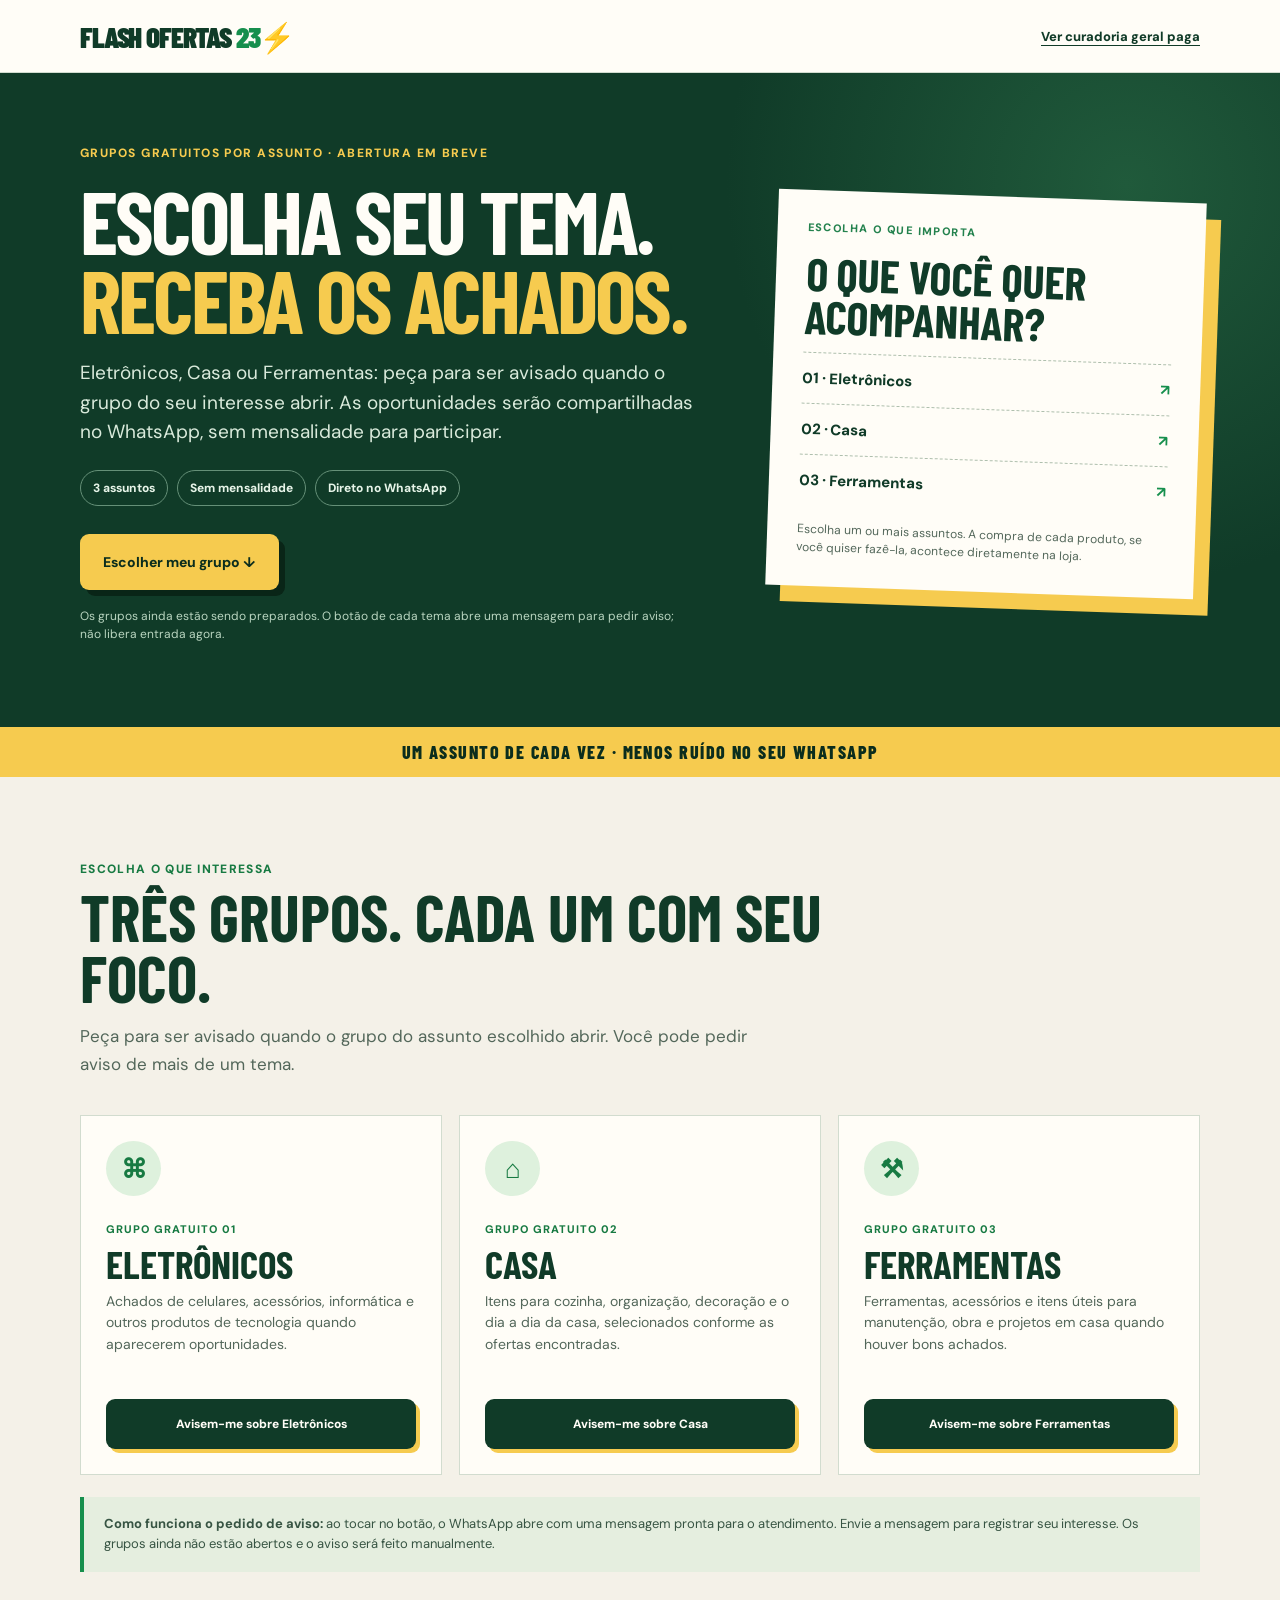
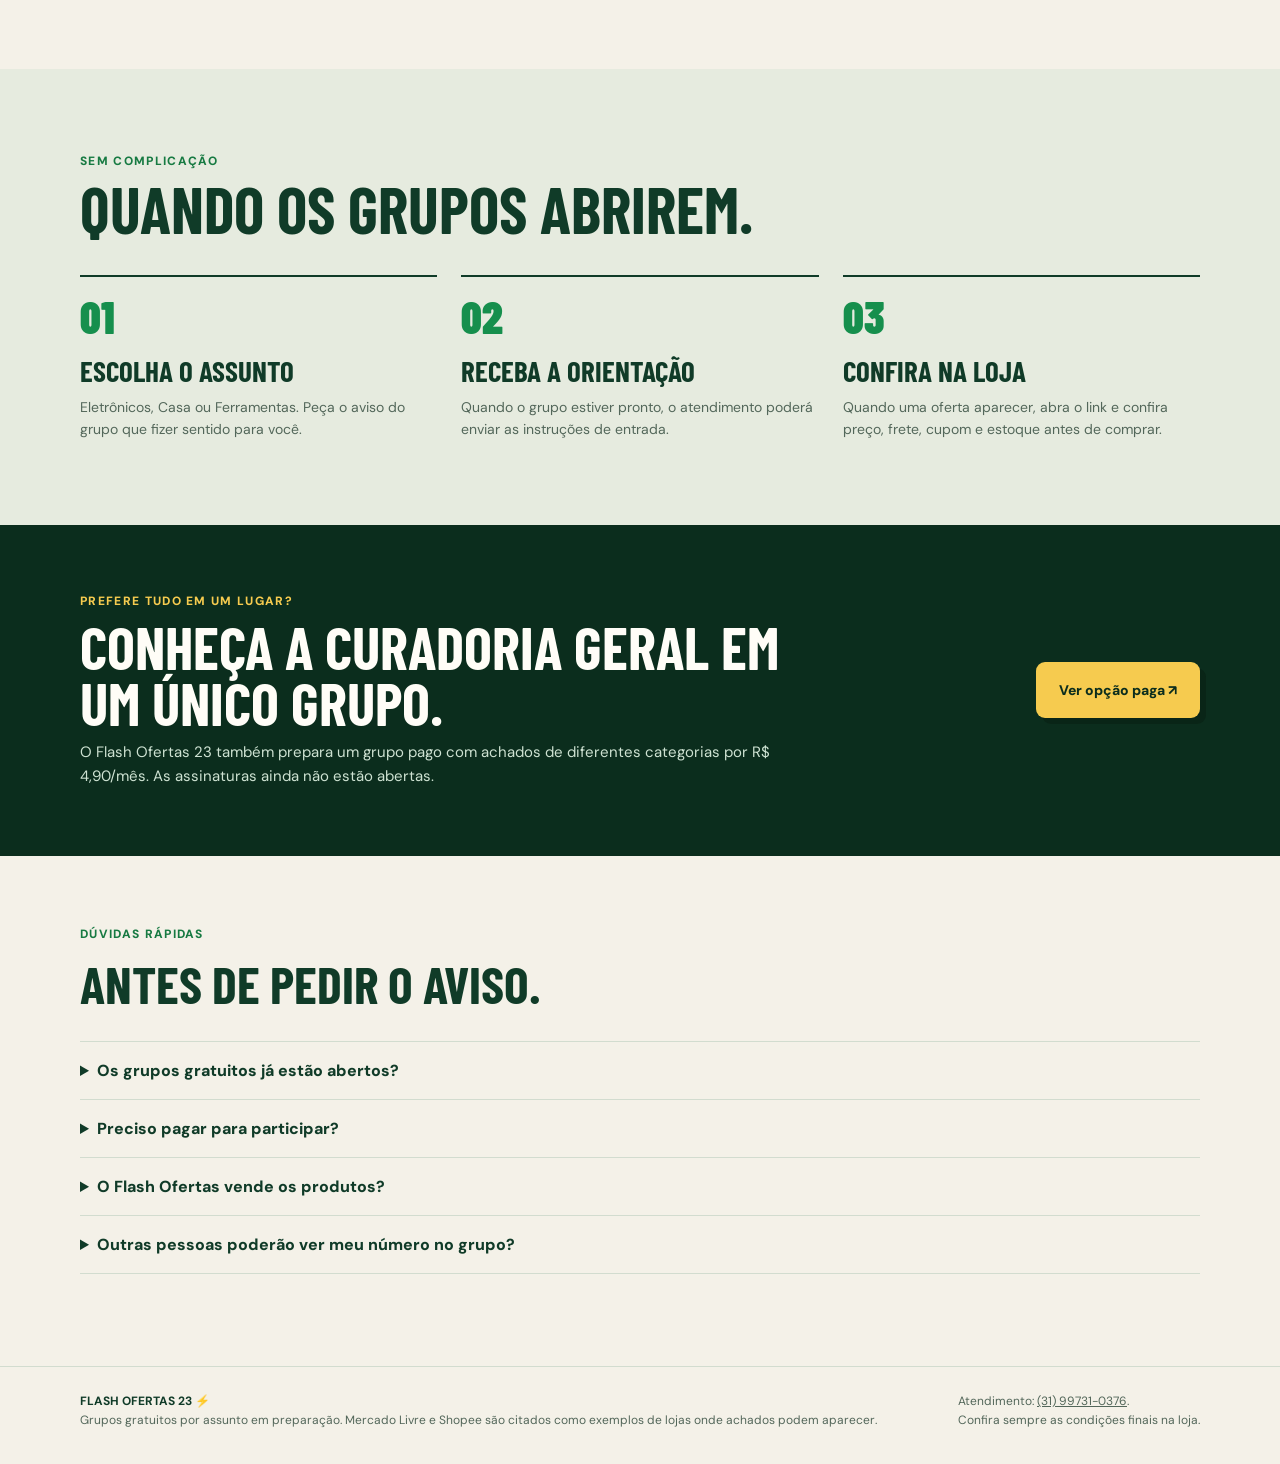
==== gratis/index.html @ e9862475 "Add free niche landing page and paid versus free test setup" ====
<!doctype html>
<html lang="pt-BR">
<head>
  <meta charset="utf-8">
  <meta name="viewport" content="width=device-width, initial-scale=1">
  <meta name="theme-color" content="#103b28">
  <title>Grupos gratuitos por assunto — Flash Ofertas 23</title>
  <meta name="description" content="Escolha Eletrônicos, Casa ou Ferramentas e peça para ser avisado quando os grupos gratuitos de ofertas do Flash Ofertas 23 abrirem.">
  <meta property="og:type" content="website">
  <meta property="og:title" content="Flash Ofertas 23 — grupos gratuitos por assunto">
  <meta property="og:description" content="Escolha o assunto que interessa a você. Grupos gratuitos de Eletrônicos, Casa e Ferramentas em preparação.">
  <meta property="og:url" content="https://flashofertas.deyvidmagalhaes.com.br/gratis/">
  <link rel="canonical" href="https://flashofertas.deyvidmagalhaes.com.br/gratis/">
  <link rel="preconnect" href="https://fonts.googleapis.com">
  <link rel="preconnect" href="https://fonts.gstatic.com" crossorigin>
  <link href="https://fonts.googleapis.com/css2?family=Barlow+Condensed:wght@600;700;800;900&amp;family=DM+Sans:wght@400;500;600;700;800&amp;display=swap" rel="stylesheet">
  <script>
    !function(f,b,e,v,n,t,s){if(f.fbq)return;n=f.fbq=function(){n.callMethod?n.callMethod.apply(n,arguments):n.queue.push(arguments)};if(!f._fbq)f._fbq=n;n.push=n;n.loaded=!0;n.version='2.0';n.queue=[];t=b.createElement(e);t.async=!0;t.src=v;s=b.getElementsByTagName(e)[0];s.parentNode.insertBefore(t,s)}(window,document,'script','https://connect.facebook.net/en_US/fbevents.js');
    fbq('init','1736558787065660');
    fbq('track','PageView');
  </script>
  <style>
    :root { --ink:#103b28; --deep:#0b2d1d; --paper:#f4f1e8; --white:#fffdf7; --line:#d2dccf; --green:#1fc46a; --yellow:#f6cb4f; --muted:#53675a; }
    * { box-sizing:border-box; }
    html { scroll-behavior:smooth; }
    body { margin:0; background:var(--paper); color:var(--ink); font-family:'DM Sans',Arial,sans-serif; -webkit-font-smoothing:antialiased; }
    a { color:inherit; }
    a:focus-visible, summary:focus-visible { outline:3px solid var(--green); outline-offset:4px; }
    h1,h2,h3,p { margin-top:0; }
    h1,h2,h3 { font-family:'Barlow Condensed',Impact,sans-serif; text-transform:uppercase; }
    .container { width:min(1120px,calc(100% - 48px)); margin-inline:auto; }
    .header { background:var(--white); border-bottom:1px solid var(--line); }
    .header-inner { min-height:72px; display:flex; justify-content:space-between; align-items:center; gap:20px; }
    .brand { font:900 29px/1 'Barlow Condensed',Impact,sans-serif; text-transform:uppercase; letter-spacing:-.04em; text-decoration:none; }
    .brand span { color:#168f4d; }
    .header a:last-child { font-size:13px; font-weight:800; text-underline-offset:4px; }
    .hero { overflow:hidden; background:radial-gradient(circle at 88% 17%,#205a3b 0,transparent 32%),var(--ink); color:var(--white); padding:72px 0 84px; }
    .hero-grid { display:grid; grid-template-columns:minmax(0,1.18fr) minmax(290px,.82fr); gap:clamp(30px,6vw,90px); align-items:center; }
    .eyebrow { margin-bottom:20px; color:var(--yellow); font-size:12px; font-weight:800; letter-spacing:.12em; text-transform:uppercase; }
    h1 { max-width:720px; margin-bottom:19px; font-size:clamp(59px,6.8vw,88px); line-height:.91; letter-spacing:-.032em; }
    h1 em { display:block; color:var(--yellow); font-style:normal; }
    .hero-lead { max-width:620px; margin-bottom:23px; color:#d9eadb; font-size:clamp(17px,1.65vw,19px); line-height:1.55; }
    .hero-badges { display:flex; flex-wrap:wrap; gap:9px; margin-bottom:28px; }
    .hero-badges span { padding:9px 12px; border:1px solid #659078; border-radius:999px; color:#e6f4e8; font-size:12px; font-weight:800; }
    .button { display:inline-flex; min-height:56px; align-items:center; justify-content:center; padding:14px 23px; border-radius:9px; background:var(--yellow); color:var(--deep); box-shadow:6px 6px 0 #092517; font-size:14px; font-weight:800; text-align:center; text-decoration:none; }
    .button:hover { background:#ffdc78; }
    .hero-note { margin:17px 0 0; color:#b9d5c0; font-size:12px; line-height:1.5; }
    .hero-ticket { position:relative; padding:30px; background:var(--white); color:var(--ink); transform:rotate(2deg); box-shadow:15px 16px 0 var(--yellow); }
    .hero-ticket::before { content:'ESCOLHA O QUE IMPORTA'; display:block; margin-bottom:17px; color:#24824e; font-size:11px; font-weight:800; letter-spacing:.13em; }
    .hero-ticket h2 { margin-bottom:15px; font-size:46px; line-height:.94; }
    .ticket-row { display:flex; justify-content:space-between; gap:10px; padding:15px 0; border-top:1px dashed #aebfad; font-size:15px; font-weight:800; }
    .ticket-row b { color:#168f4d; }
    .ticket-foot { margin:15px 0 0; color:var(--muted); font-size:12px; line-height:1.5; }
    .stripe { padding:16px; background:var(--yellow); color:var(--deep); text-align:center; font:800 18px/1 'Barlow Condensed',Impact,sans-serif; letter-spacing:.08em; text-transform:uppercase; }
    .section { padding:84px 0; }
    .kicker { margin-bottom:10px; color:#177a42; font-size:12px; font-weight:800; letter-spacing:.11em; text-transform:uppercase; }
    .title { max-width:760px; margin-bottom:15px; font-size:clamp(45px,5vw,66px); line-height:.95; }
    .lead { max-width:670px; margin-bottom:0; color:var(--muted); font-size:17px; line-height:1.6; }
    .niche-grid { display:grid; grid-template-columns:repeat(3,1fr); gap:17px; margin-top:37px; }
    .niche { display:flex; flex-direction:column; min-height:360px; padding:25px; border:1px solid var(--line); background:var(--white); }
    .niche-symbol { display:grid; place-items:center; width:55px; height:55px; margin-bottom:26px; border-radius:50%; background:#def1dd; color:#177a42; font:900 26px/1 'Barlow Condensed',Impact,sans-serif; }
    .niche small { color:#177a42; font-size:11px; font-weight:800; letter-spacing:.09em; text-transform:uppercase; }
    .niche h3 { margin:9px 0; font-size:39px; line-height:.95; }
    .niche p { flex:1; margin-bottom:23px; color:var(--muted); font-size:14px; line-height:1.55; }
    .niche .button { width:100%; min-height:50px; background:var(--ink); color:var(--white); box-shadow:4px 4px 0 var(--yellow); font-size:12px; }
    .niche .button:hover { background:#18563a; }
    .notice { margin-top:22px; padding:17px 20px; border-left:4px solid #168f4d; background:#e5eedf; color:#375443; font-size:13px; line-height:1.6; }
    .how { background:#e6ebdf; }
    .how-grid { display:grid; grid-template-columns:repeat(3,1fr); gap:24px; margin-top:35px; }
    .how-step { padding-top:17px; border-top:2px solid var(--ink); }
    .how-step b { display:block; margin-bottom:14px; color:#168f4d; font:900 45px/1 'Barlow Condensed',Impact,sans-serif; }
    .how-step h3 { margin-bottom:8px; font-size:29px; }
    .how-step p { margin-bottom:0; color:var(--muted); font-size:14px; line-height:1.6; }
    .paid { padding:68px 0; background:var(--deep); color:var(--white); }
    .paid-inner { display:flex; align-items:center; justify-content:space-between; gap:35px; }
    .paid .kicker { color:var(--yellow); }
    .paid h2 { max-width:700px; margin-bottom:9px; font-size:clamp(40px,5vw,59px); line-height:.95; }
    .paid p:last-child { max-width:700px; margin-bottom:0; color:#cee2d2; font-size:15px; line-height:1.6; }
    .paid .button { white-space:nowrap; }
    .faq { padding:70px 0 92px; }
    .faq h2 { margin-bottom:27px; font-size:52px; }
    details { border-top:1px solid var(--line); }
    details:last-child { border-bottom:1px solid var(--line); }
    summary { padding:18px 0; cursor:pointer; font-size:16px; font-weight:800; }
    details p { max-width:780px; margin:0 0 19px; color:var(--muted); font-size:14px; line-height:1.6; }
    .footer { padding:25px 0 34px; border-top:1px solid var(--line); color:var(--muted); font-size:12px; line-height:1.6; }
    .footer-inner { display:flex; justify-content:space-between; gap:25px; }
    .footer p { margin:0; }
    .footer strong { color:var(--ink); }
    .mobile-bar { display:none; }
    @media (max-width:820px) { .hero-grid { grid-template-columns:1fr; } .hero-ticket { max-width:500px; } .paid-inner { align-items:flex-start; flex-direction:column; } }
    @media (max-width:720px) {
      .container { width:min(100% - 32px,520px); }
      .header-inner { min-height:63px; }
      .brand { font-size:25px; }
      .header a:last-child { font-size:11px; }
      .hero { padding:52px 0 63px; }
      h1 { font-size:clamp(55px,12vw,76px); }
      .hero-grid { gap:52px; }
      .hero-ticket { width:calc(100% - 16px); padding:24px; }
      .hero-ticket h2 { font-size:40px; }
      .stripe { font-size:15px; }
      .section { padding:66px 0; }
      .niche-grid,.how-grid { grid-template-columns:1fr; gap:13px; }
      .niche { min-height:0; }
      .niche-symbol { margin-bottom:18px; }
      .niche p { flex:auto; }
      .how-grid { gap:25px; }
      .paid { padding:63px 0; }
      .paid .button { white-space:normal; }
      .faq { padding:63px 0 113px; }
      .footer-inner { flex-direction:column; gap:12px; }
      .footer { padding-bottom:93px; }
      .mobile-bar { position:fixed; z-index:10; display:flex; align-items:center; justify-content:space-between; gap:10px; bottom:0; left:0; right:0; padding:10px 16px max(10px,env(safe-area-inset-bottom)); border-top:1px solid var(--line); background:#f4f1e8ef; backdrop-filter:blur(12px); }
      .mobile-bar strong { font:900 27px/1 'Barlow Condensed',Impact,sans-serif; white-space:nowrap; }
      .mobile-bar .button { min-height:44px; padding:8px 12px; box-shadow:3px 3px 0 #c8c8b6; font-size:12px; }
    }
    @media (max-width:390px) { .brand { font-size:22px; } h1 { font-size:52px; } .mobile-bar strong { font-size:23px; } }
    @media (prefers-reduced-motion:reduce) { html { scroll-behavior:auto; } }
  </style>
</head>
<body>
  <header class="header"><div class="container header-inner"><a class="brand" href="/" aria-label="Flash Ofertas 23, início">FLASH OFERTAS <span>23⚡</span></a><a href="/">Ver curadoria geral paga</a></div></header>
  <main>
    <section class="hero" aria-labelledby="hero-title"><div class="container hero-grid">
      <div>
        <p class="eyebrow">Grupos gratuitos por assunto · abertura em breve</p>
        <h1 id="hero-title">Escolha seu tema. <em>Receba os achados.</em></h1>
        <p class="hero-lead">Eletrônicos, Casa ou Ferramentas: peça para ser avisado quando o grupo do seu interesse abrir. As oportunidades serão compartilhadas no WhatsApp, sem mensalidade para participar.</p>
        <div class="hero-badges"><span>3 assuntos</span><span>Sem mensalidade</span><span>Direto no WhatsApp</span></div>
        <a class="button" href="#escolha">Escolher meu grupo ↓</a>
        <p class="hero-note">Os grupos ainda estão sendo preparados. O botão de cada tema abre uma mensagem para pedir aviso; não libera entrada agora.</p>
      </div>
      <div class="hero-ticket" aria-label="Os três assuntos dos grupos gratuitos">
        <h2>O que você quer acompanhar?</h2>
        <div class="ticket-row"><span>01 · Eletrônicos</span><b>↗</b></div>
        <div class="ticket-row"><span>02 · Casa</span><b>↗</b></div>
        <div class="ticket-row"><span>03 · Ferramentas</span><b>↗</b></div>
        <p class="ticket-foot">Escolha um ou mais assuntos. A compra de cada produto, se você quiser fazê-la, acontece diretamente na loja.</p>
      </div>
    </div></section>
    <div class="stripe">Um assunto de cada vez · Menos ruído no seu WhatsApp</div>
    <section class="section" id="escolha" aria-labelledby="choose-title"><div class="container">
      <p class="kicker">Escolha o que interessa</p>
      <h2 class="title" id="choose-title">Três grupos. Cada um com seu foco.</h2>
      <p class="lead">Peça para ser avisado quando o grupo do assunto escolhido abrir. Você pode pedir aviso de mais de um tema.</p>
      <div class="niche-grid">
        <article class="niche"><span class="niche-symbol" aria-hidden="true">⌘</span><small>Grupo gratuito 01</small><h3>Eletrônicos</h3><p>Achados de celulares, acessórios, informática e outros produtos de tecnologia quando aparecerem oportunidades.</p><a class="button" data-whatsapp-intent="gratis-eletronicos" href="https://wa.me/5531997310376?text=Ol%C3%A1%21%20Quero%20ser%20avisado%20quando%20o%20grupo%20gratuito%20de%20Eletr%C3%B4nicos%20do%20Flash%20Ofertas%2023%20abrir." target="_blank" rel="noopener noreferrer">Avisem-me sobre Eletrônicos</a></article>
        <article class="niche"><span class="niche-symbol" aria-hidden="true">⌂</span><small>Grupo gratuito 02</small><h3>Casa</h3><p>Itens para cozinha, organização, decoração e o dia a dia da casa, selecionados conforme as ofertas encontradas.</p><a class="button" data-whatsapp-intent="gratis-casa" href="https://wa.me/5531997310376?text=Ol%C3%A1%21%20Quero%20ser%20avisado%20quando%20o%20grupo%20gratuito%20de%20Casa%20do%20Flash%20Ofertas%2023%20abrir." target="_blank" rel="noopener noreferrer">Avisem-me sobre Casa</a></article>
        <article class="niche"><span class="niche-symbol" aria-hidden="true">⚒</span><small>Grupo gratuito 03</small><h3>Ferramentas</h3><p>Ferramentas, acessórios e itens úteis para manutenção, obra e projetos em casa quando houver bons achados.</p><a class="button" data-whatsapp-intent="gratis-ferramentas" href="https://wa.me/5531997310376?text=Ol%C3%A1%21%20Quero%20ser%20avisado%20quando%20o%20grupo%20gratuito%20de%20Ferramentas%20do%20Flash%20Ofertas%2023%20abrir." target="_blank" rel="noopener noreferrer">Avisem-me sobre Ferramentas</a></article>
      </div>
      <p class="notice"><strong>Como funciona o pedido de aviso:</strong> ao tocar no botão, o WhatsApp abre com uma mensagem pronta para o atendimento. Envie a mensagem para registrar seu interesse. Os grupos ainda não estão abertos e o aviso será feito manualmente.</p>
    </div></section>
    <section class="section how" aria-labelledby="how-title"><div class="container">
      <p class="kicker">Sem complicação</p><h2 class="title" id="how-title">Quando os grupos abrirem.</h2>
      <div class="how-grid">
        <div class="how-step"><b>01</b><h3>Escolha o assunto</h3><p>Eletrônicos, Casa ou Ferramentas. Peça o aviso do grupo que fizer sentido para você.</p></div>
        <div class="how-step"><b>02</b><h3>Receba a orientação</h3><p>Quando o grupo estiver pronto, o atendimento poderá enviar as instruções de entrada.</p></div>
        <div class="how-step"><b>03</b><h3>Confira na loja</h3><p>Quando uma oferta aparecer, abra o link e confira preço, frete, cupom e estoque antes de comprar.</p></div>
      </div>
    </div></section>
    <section class="paid" aria-labelledby="paid-title"><div class="container paid-inner"><div><p class="kicker">Prefere tudo em um lugar?</p><h2 id="paid-title">Conheça a curadoria geral em um único grupo.</h2><p>O Flash Ofertas 23 também prepara um grupo pago com achados de diferentes categorias por R$ 4,90/mês. As assinaturas ainda não estão abertas.</p></div><a class="button" href="/">Ver opção paga ↗</a></div></section>
    <section class="faq" aria-labelledby="faq-title"><div class="container"><p class="kicker">Dúvidas rápidas</p><h2 id="faq-title">Antes de pedir o aviso.</h2>
      <details><summary>Os grupos gratuitos já estão abertos?</summary><p>Ainda não. Você pode enviar uma mensagem ao atendimento para pedir aviso quando o grupo do assunto escolhido abrir.</p></details>
      <details><summary>Preciso pagar para participar?</summary><p>Não. Os grupos de Eletrônicos, Casa e Ferramentas serão gratuitos. A <a href="/">curadoria geral</a> é uma opção separada, com assinatura de R$ 4,90 por mês quando abrir.</p></details>
      <details><summary>O Flash Ofertas vende os produtos?</summary><p>Não. Compartilhamos achados para você conferir. Se quiser comprar, a compra é feita diretamente na loja. Preços, cupons, frete e estoques podem mudar.</p></details>
      <details><summary>Outras pessoas poderão ver meu número no grupo?</summary><p>Sim. Em grupos de WhatsApp, o número de telefone dos participantes pode ser visto pelos demais membros.</p></details>
    </div></section>
  </main>
  <footer class="footer"><div class="container footer-inner"><p><strong>FLASH OFERTAS 23 ⚡</strong><br>Grupos gratuitos por assunto em preparação. Mercado Livre e Shopee são citados como exemplos de lojas onde achados podem aparecer.</p><p>Atendimento: <a href="https://wa.me/5531997310376?text=Ol%C3%A1%21%20Tenho%20uma%20d%C3%BAvida%20sobre%20os%20grupos%20gratuitos%20do%20Flash%20Ofertas%2023." target="_blank" rel="noopener noreferrer">(31) 99731-0376</a>.<br>Confira sempre as condições finais na loja.</p></div></footer>
  <div class="mobile-bar"><strong>Grátis por assunto</strong><a class="button" href="#escolha">Escolher grupo</a></div>
  <script>
    document.querySelectorAll('a[data-whatsapp-intent]').forEach(function (link) {
      link.addEventListener('click', function () {
        if (typeof fbq === 'function') fbq('trackCustom', 'WhatsAppIntent', { variant: link.dataset.whatsappIntent });
      });
    });
  </script>
</body>
</html>
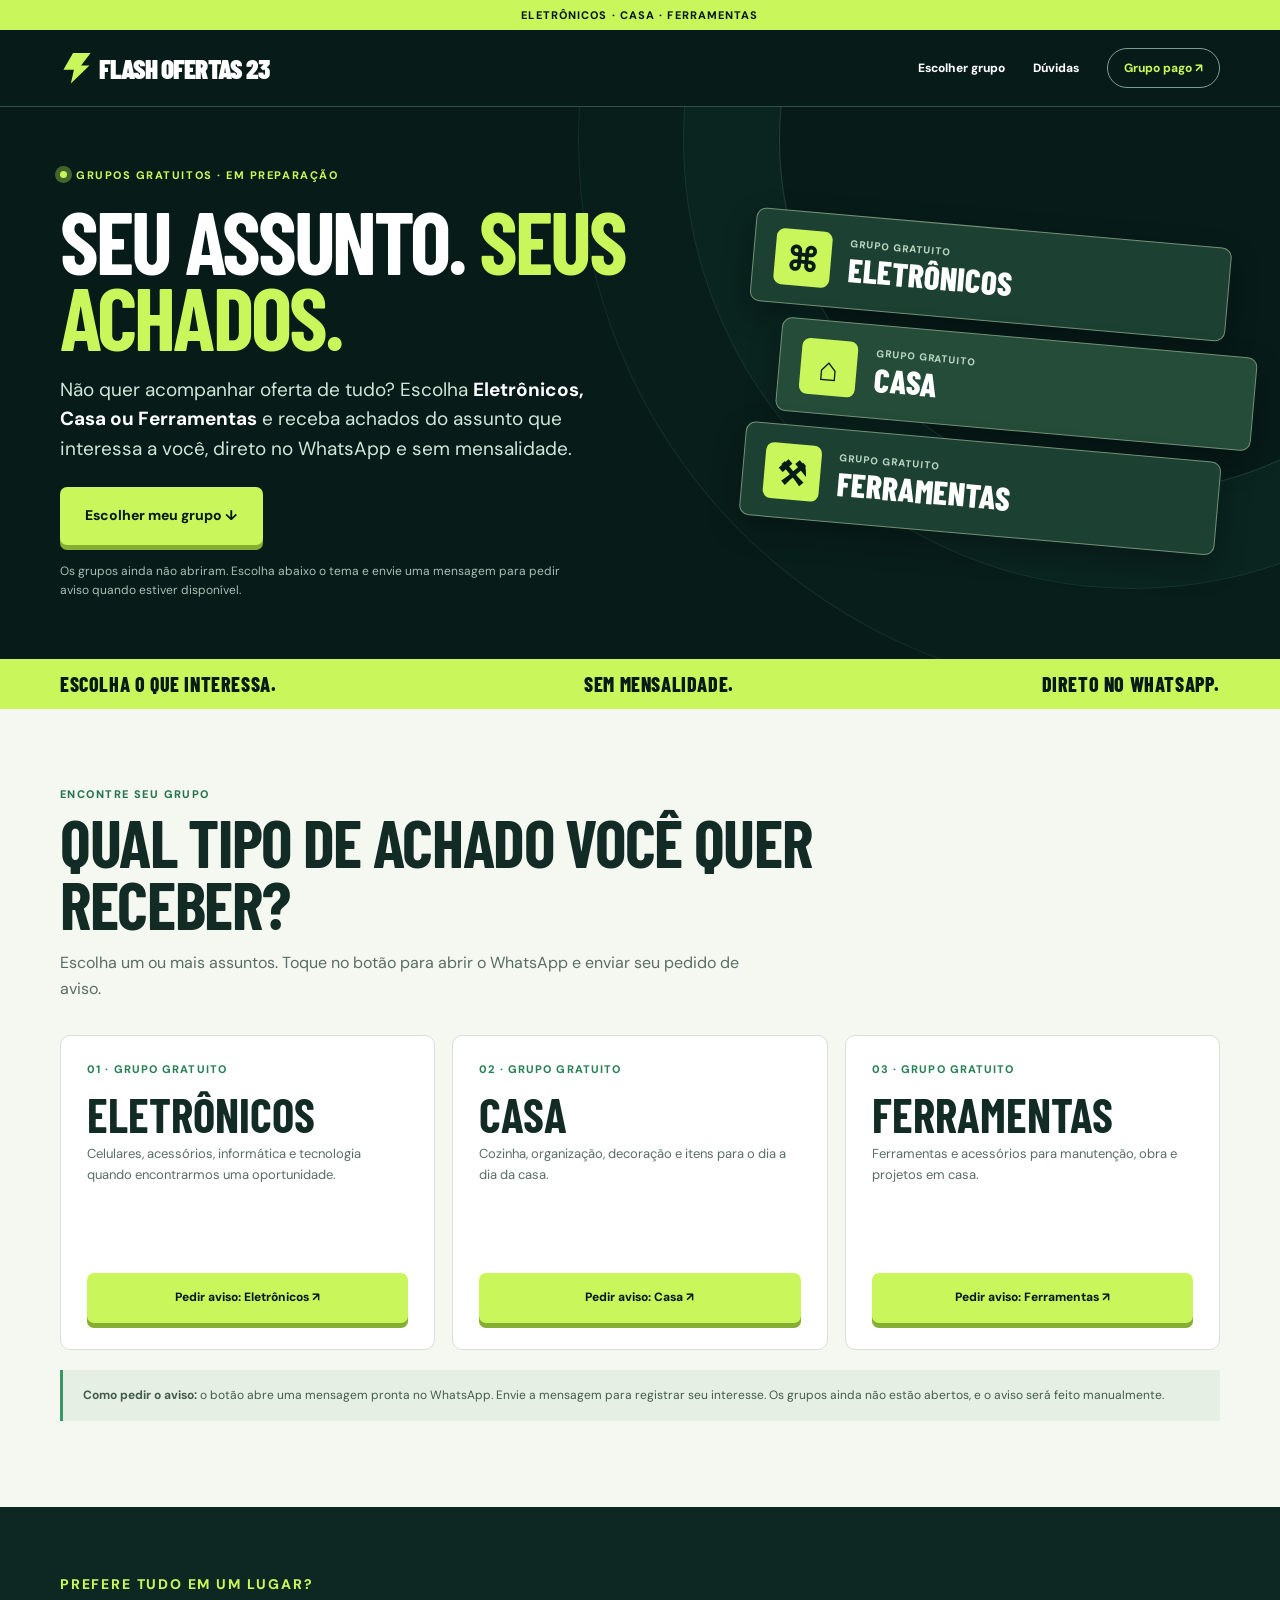
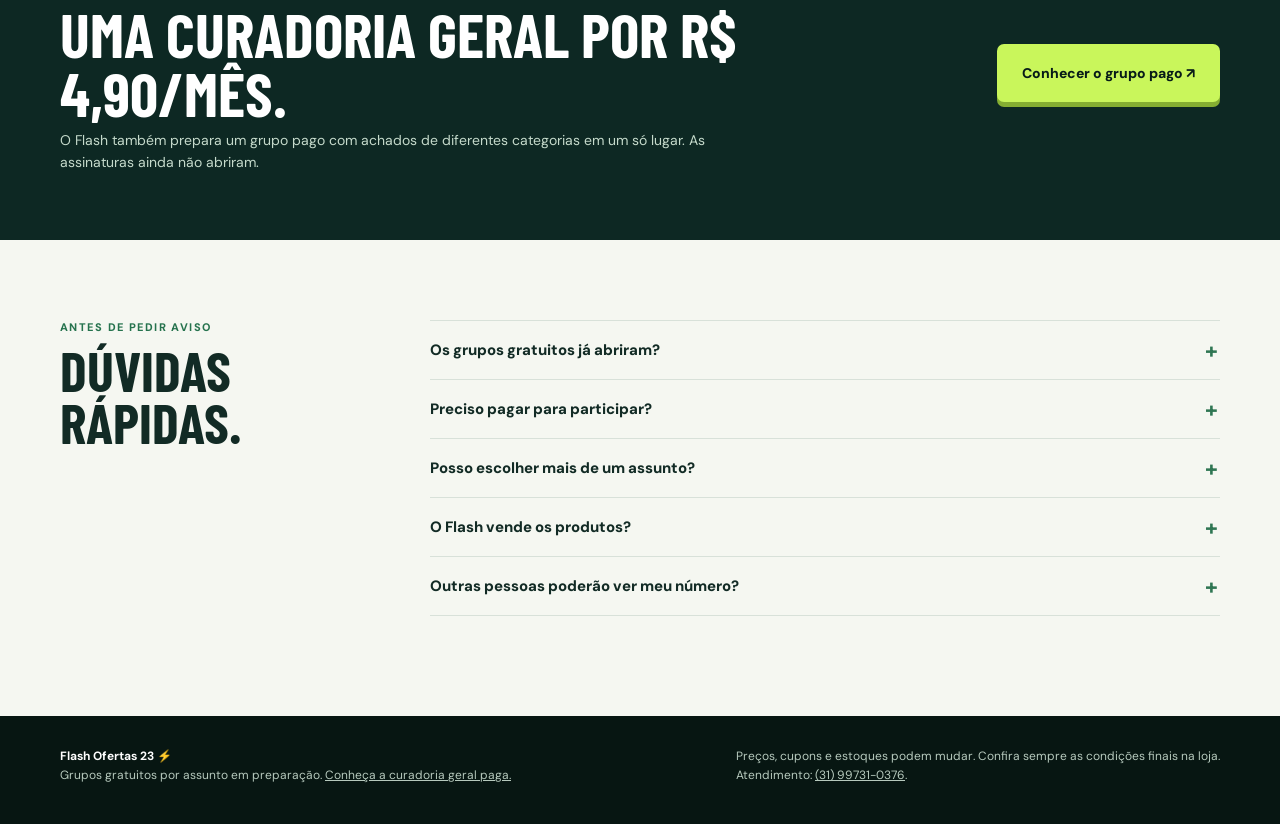
==== commit 48815b51: "Redesign paid and free landing pages" ====
--- a/gratis/index.html
+++ b/gratis/index.html
@@ -3,178 +3,51 @@
 <head>
   <meta charset="utf-8">
   <meta name="viewport" content="width=device-width, initial-scale=1">
-  <meta name="theme-color" content="#103b28">
-  <title>Grupos gratuitos por assunto — Flash Ofertas 23</title>
+  <meta name="theme-color" content="#071b18">
+  <title>Grupos gratuitos de ofertas — Flash Ofertas 23</title>
   <meta name="description" content="Escolha Eletrônicos, Casa ou Ferramentas e peça para ser avisado quando os grupos gratuitos de ofertas do Flash Ofertas 23 abrirem.">
   <meta property="og:type" content="website">
   <meta property="og:title" content="Flash Ofertas 23 — grupos gratuitos por assunto">
-  <meta property="og:description" content="Escolha o assunto que interessa a você. Grupos gratuitos de Eletrônicos, Casa e Ferramentas em preparação.">
+  <meta property="og:description" content="Seu assunto favorito, direto no WhatsApp. Grupos gratuitos em preparação.">
   <meta property="og:url" content="https://flashofertas.deyvidmagalhaes.com.br/gratis/">
   <link rel="canonical" href="https://flashofertas.deyvidmagalhaes.com.br/gratis/">
-  <link rel="preconnect" href="https://fonts.googleapis.com">
-  <link rel="preconnect" href="https://fonts.gstatic.com" crossorigin>
-  <link href="https://fonts.googleapis.com/css2?family=Barlow+Condensed:wght@600;700;800;900&amp;family=DM+Sans:wght@400;500;600;700;800&amp;display=swap" rel="stylesheet">
+  <link rel="stylesheet" href="/styles.css">
   <script>
     !function(f,b,e,v,n,t,s){if(f.fbq)return;n=f.fbq=function(){n.callMethod?n.callMethod.apply(n,arguments):n.queue.push(arguments)};if(!f._fbq)f._fbq=n;n.push=n;n.loaded=!0;n.version='2.0';n.queue=[];t=b.createElement(e);t.async=!0;t.src=v;s=b.getElementsByTagName(e)[0];s.parentNode.insertBefore(t,s)}(window,document,'script','https://connect.facebook.net/en_US/fbevents.js');
-    fbq('init','1736558787065660');
-    fbq('track','PageView');
+    fbq('init','1736558787065660');fbq('track','PageView');
   </script>
-  <style>
-    :root { --ink:#103b28; --deep:#0b2d1d; --paper:#f4f1e8; --white:#fffdf7; --line:#d2dccf; --green:#1fc46a; --yellow:#f6cb4f; --muted:#53675a; }
-    * { box-sizing:border-box; }
-    html { scroll-behavior:smooth; }
-    body { margin:0; background:var(--paper); color:var(--ink); font-family:'DM Sans',Arial,sans-serif; -webkit-font-smoothing:antialiased; }
-    a { color:inherit; }
-    a:focus-visible, summary:focus-visible { outline:3px solid var(--green); outline-offset:4px; }
-    h1,h2,h3,p { margin-top:0; }
-    h1,h2,h3 { font-family:'Barlow Condensed',Impact,sans-serif; text-transform:uppercase; }
-    .container { width:min(1120px,calc(100% - 48px)); margin-inline:auto; }
-    .header { background:var(--white); border-bottom:1px solid var(--line); }
-    .header-inner { min-height:72px; display:flex; justify-content:space-between; align-items:center; gap:20px; }
-    .brand { font:900 29px/1 'Barlow Condensed',Impact,sans-serif; text-transform:uppercase; letter-spacing:-.04em; text-decoration:none; }
-    .brand span { color:#168f4d; }
-    .header a:last-child { font-size:13px; font-weight:800; text-underline-offset:4px; }
-    .hero { overflow:hidden; background:radial-gradient(circle at 88% 17%,#205a3b 0,transparent 32%),var(--ink); color:var(--white); padding:72px 0 84px; }
-    .hero-grid { display:grid; grid-template-columns:minmax(0,1.18fr) minmax(290px,.82fr); gap:clamp(30px,6vw,90px); align-items:center; }
-    .eyebrow { margin-bottom:20px; color:var(--yellow); font-size:12px; font-weight:800; letter-spacing:.12em; text-transform:uppercase; }
-    h1 { max-width:720px; margin-bottom:19px; font-size:clamp(59px,6.8vw,88px); line-height:.91; letter-spacing:-.032em; }
-    h1 em { display:block; color:var(--yellow); font-style:normal; }
-    .hero-lead { max-width:620px; margin-bottom:23px; color:#d9eadb; font-size:clamp(17px,1.65vw,19px); line-height:1.55; }
-    .hero-badges { display:flex; flex-wrap:wrap; gap:9px; margin-bottom:28px; }
-    .hero-badges span { padding:9px 12px; border:1px solid #659078; border-radius:999px; color:#e6f4e8; font-size:12px; font-weight:800; }
-    .button { display:inline-flex; min-height:56px; align-items:center; justify-content:center; padding:14px 23px; border-radius:9px; background:var(--yellow); color:var(--deep); box-shadow:6px 6px 0 #092517; font-size:14px; font-weight:800; text-align:center; text-decoration:none; }
-    .button:hover { background:#ffdc78; }
-    .hero-note { margin:17px 0 0; color:#b9d5c0; font-size:12px; line-height:1.5; }
-    .hero-ticket { position:relative; padding:30px; background:var(--white); color:var(--ink); transform:rotate(2deg); box-shadow:15px 16px 0 var(--yellow); }
-    .hero-ticket::before { content:'ESCOLHA O QUE IMPORTA'; display:block; margin-bottom:17px; color:#24824e; font-size:11px; font-weight:800; letter-spacing:.13em; }
-    .hero-ticket h2 { margin-bottom:15px; font-size:46px; line-height:.94; }
-    .ticket-row { display:flex; justify-content:space-between; gap:10px; padding:15px 0; border-top:1px dashed #aebfad; font-size:15px; font-weight:800; }
-    .ticket-row b { color:#168f4d; }
-    .ticket-foot { margin:15px 0 0; color:var(--muted); font-size:12px; line-height:1.5; }
-    .stripe { padding:16px; background:var(--yellow); color:var(--deep); text-align:center; font:800 18px/1 'Barlow Condensed',Impact,sans-serif; letter-spacing:.08em; text-transform:uppercase; }
-    .section { padding:84px 0; }
-    .kicker { margin-bottom:10px; color:#177a42; font-size:12px; font-weight:800; letter-spacing:.11em; text-transform:uppercase; }
-    .title { max-width:760px; margin-bottom:15px; font-size:clamp(45px,5vw,66px); line-height:.95; }
-    .lead { max-width:670px; margin-bottom:0; color:var(--muted); font-size:17px; line-height:1.6; }
-    .niche-grid { display:grid; grid-template-columns:repeat(3,1fr); gap:17px; margin-top:37px; }
-    .niche { display:flex; flex-direction:column; min-height:360px; padding:25px; border:1px solid var(--line); background:var(--white); }
-    .niche-symbol { display:grid; place-items:center; width:55px; height:55px; margin-bottom:26px; border-radius:50%; background:#def1dd; color:#177a42; font:900 26px/1 'Barlow Condensed',Impact,sans-serif; }
-    .niche small { color:#177a42; font-size:11px; font-weight:800; letter-spacing:.09em; text-transform:uppercase; }
-    .niche h3 { margin:9px 0; font-size:39px; line-height:.95; }
-    .niche p { flex:1; margin-bottom:23px; color:var(--muted); font-size:14px; line-height:1.55; }
-    .niche .button { width:100%; min-height:50px; background:var(--ink); color:var(--white); box-shadow:4px 4px 0 var(--yellow); font-size:12px; }
-    .niche .button:hover { background:#18563a; }
-    .notice { margin-top:22px; padding:17px 20px; border-left:4px solid #168f4d; background:#e5eedf; color:#375443; font-size:13px; line-height:1.6; }
-    .how { background:#e6ebdf; }
-    .how-grid { display:grid; grid-template-columns:repeat(3,1fr); gap:24px; margin-top:35px; }
-    .how-step { padding-top:17px; border-top:2px solid var(--ink); }
-    .how-step b { display:block; margin-bottom:14px; color:#168f4d; font:900 45px/1 'Barlow Condensed',Impact,sans-serif; }
-    .how-step h3 { margin-bottom:8px; font-size:29px; }
-    .how-step p { margin-bottom:0; color:var(--muted); font-size:14px; line-height:1.6; }
-    .paid { padding:68px 0; background:var(--deep); color:var(--white); }
-    .paid-inner { display:flex; align-items:center; justify-content:space-between; gap:35px; }
-    .paid .kicker { color:var(--yellow); }
-    .paid h2 { max-width:700px; margin-bottom:9px; font-size:clamp(40px,5vw,59px); line-height:.95; }
-    .paid p:last-child { max-width:700px; margin-bottom:0; color:#cee2d2; font-size:15px; line-height:1.6; }
-    .paid .button { white-space:nowrap; }
-    .faq { padding:70px 0 92px; }
-    .faq h2 { margin-bottom:27px; font-size:52px; }
-    details { border-top:1px solid var(--line); }
-    details:last-child { border-bottom:1px solid var(--line); }
-    summary { padding:18px 0; cursor:pointer; font-size:16px; font-weight:800; }
-    details p { max-width:780px; margin:0 0 19px; color:var(--muted); font-size:14px; line-height:1.6; }
-    .footer { padding:25px 0 34px; border-top:1px solid var(--line); color:var(--muted); font-size:12px; line-height:1.6; }
-    .footer-inner { display:flex; justify-content:space-between; gap:25px; }
-    .footer p { margin:0; }
-    .footer strong { color:var(--ink); }
-    .mobile-bar { display:none; }
-    @media (max-width:820px) { .hero-grid { grid-template-columns:1fr; } .hero-ticket { max-width:500px; } .paid-inner { align-items:flex-start; flex-direction:column; } }
-    @media (max-width:720px) {
-      .container { width:min(100% - 32px,520px); }
-      .header-inner { min-height:63px; }
-      .brand { font-size:25px; }
-      .header a:last-child { font-size:11px; }
-      .hero { padding:52px 0 63px; }
-      h1 { font-size:clamp(55px,12vw,76px); }
-      .hero-grid { gap:52px; }
-      .hero-ticket { width:calc(100% - 16px); padding:24px; }
-      .hero-ticket h2 { font-size:40px; }
-      .stripe { font-size:15px; }
-      .section { padding:66px 0; }
-      .niche-grid,.how-grid { grid-template-columns:1fr; gap:13px; }
-      .niche { min-height:0; }
-      .niche-symbol { margin-bottom:18px; }
-      .niche p { flex:auto; }
-      .how-grid { gap:25px; }
-      .paid { padding:63px 0; }
-      .paid .button { white-space:normal; }
-      .faq { padding:63px 0 113px; }
-      .footer-inner { flex-direction:column; gap:12px; }
-      .footer { padding-bottom:93px; }
-      .mobile-bar { position:fixed; z-index:10; display:flex; align-items:center; justify-content:space-between; gap:10px; bottom:0; left:0; right:0; padding:10px 16px max(10px,env(safe-area-inset-bottom)); border-top:1px solid var(--line); background:#f4f1e8ef; backdrop-filter:blur(12px); }
-      .mobile-bar strong { font:900 27px/1 'Barlow Condensed',Impact,sans-serif; white-space:nowrap; }
-      .mobile-bar .button { min-height:44px; padding:8px 12px; box-shadow:3px 3px 0 #c8c8b6; font-size:12px; }
-    }
-    @media (max-width:390px) { .brand { font-size:22px; } h1 { font-size:52px; } .mobile-bar strong { font-size:23px; } }
-    @media (prefers-reduced-motion:reduce) { html { scroll-behavior:auto; } }
-  </style>
 </head>
 <body>
-  <header class="header"><div class="container header-inner"><a class="brand" href="/" aria-label="Flash Ofertas 23, início">FLASH OFERTAS <span>23⚡</span></a><a href="/">Ver curadoria geral paga</a></div></header>
+  <div class="topline">Eletrônicos · Casa · Ferramentas</div>
+  <header class="header"><div class="container header-inner"><a class="brand" href="/" aria-label="Flash Ofertas 23, início"><span class="brand-bolt" aria-hidden="true">⚡</span>Flash Ofertas 23</a><nav class="nav" aria-label="Navegação principal"><a href="#escolha">Escolher grupo</a><a href="#duvidas">Dúvidas</a><a class="nav-pill" href="/">Grupo pago ↗</a></nav></div></header>
   <main>
-    <section class="hero" aria-labelledby="hero-title"><div class="container hero-grid">
-      <div>
-        <p class="eyebrow">Grupos gratuitos por assunto · abertura em breve</p>
-        <h1 id="hero-title">Escolha seu tema. <em>Receba os achados.</em></h1>
-        <p class="hero-lead">Eletrônicos, Casa ou Ferramentas: peça para ser avisado quando o grupo do seu interesse abrir. As oportunidades serão compartilhadas no WhatsApp, sem mensalidade para participar.</p>
-        <div class="hero-badges"><span>3 assuntos</span><span>Sem mensalidade</span><span>Direto no WhatsApp</span></div>
-        <a class="button" href="#escolha">Escolher meu grupo ↓</a>
-        <p class="hero-note">Os grupos ainda estão sendo preparados. O botão de cada tema abre uma mensagem para pedir aviso; não libera entrada agora.</p>
+    <section class="hero free-hero" aria-labelledby="hero-title"><div class="container hero-grid"><div>
+      <p class="eyebrow">Grupos gratuitos · em preparação</p>
+      <h1 id="hero-title">Seu assunto. <em>Seus achados.</em></h1>
+      <p class="hero-lead">Não quer acompanhar oferta de tudo? Escolha <strong>Eletrônicos, Casa ou Ferramentas</strong> e receba achados do assunto que interessa a você, direto no WhatsApp e sem mensalidade.</p>
+      <div class="hero-actions"><a class="button" href="#escolha">Escolher meu grupo ↓</a></div>
+      <p class="hero-note">Os grupos ainda não abriram. Escolha abaixo o tema e envie uma mensagem para pedir aviso quando estiver disponível.</p>
+    </div><div class="free-art" aria-label="Três assuntos dos grupos gratuitos"><div class="free-art-card"><span class="glyph" aria-hidden="true">⌘</span><span><small>Grupo gratuito</small><strong>Eletrônicos</strong></span></div><div class="free-art-card"><span class="glyph" aria-hidden="true">⌂</span><span><small>Grupo gratuito</small><strong>Casa</strong></span></div><div class="free-art-card"><span class="glyph" aria-hidden="true">⚒</span><span><small>Grupo gratuito</small><strong>Ferramentas</strong></span></div></div></div></section>
+    <div class="marquee"><div class="container marquee-inner"><span>Escolha o que interessa.</span><span>Sem mensalidade.</span><span>Direto no WhatsApp.</span></div></div>
+    <section class="niche-section" id="escolha" aria-labelledby="choose-title"><div class="container"><p class="kicker">Encontre seu grupo</p><h2 class="section-title" id="choose-title">Qual tipo de achado você quer receber?</h2><p class="section-lead">Escolha um ou mais assuntos. Toque no botão para abrir o WhatsApp e enviar seu pedido de aviso.</p>
+      <div class="niche-grid">
+        <article class="niche"><span class="niche-number">01 · Grupo gratuito</span><h3>Eletrônicos</h3><p>Celulares, acessórios, informática e tecnologia quando encontrarmos uma oportunidade.</p><a class="button" data-whatsapp-intent="gratis-eletronicos" href="https://wa.me/5531997310376?text=Ol%C3%A1%21%20Quero%20ser%20avisado%20quando%20o%20grupo%20gratuito%20de%20Eletr%C3%B4nicos%20do%20Flash%20Ofertas%2023%20abrir." target="_blank" rel="noopener noreferrer">Pedir aviso: Eletrônicos ↗</a></article>
+        <article class="niche"><span class="niche-number">02 · Grupo gratuito</span><h3>Casa</h3><p>Cozinha, organização, decoração e itens para o dia a dia da casa.</p><a class="button" data-whatsapp-intent="gratis-casa" href="https://wa.me/5531997310376?text=Ol%C3%A1%21%20Quero%20ser%20avisado%20quando%20o%20grupo%20gratuito%20de%20Casa%20do%20Flash%20Ofertas%2023%20abrir." target="_blank" rel="noopener noreferrer">Pedir aviso: Casa ↗</a></article>
+        <article class="niche"><span class="niche-number">03 · Grupo gratuito</span><h3>Ferramentas</h3><p>Ferramentas e acessórios para manutenção, obra e projetos em casa.</p><a class="button" data-whatsapp-intent="gratis-ferramentas" href="https://wa.me/5531997310376?text=Ol%C3%A1%21%20Quero%20ser%20avisado%20quando%20o%20grupo%20gratuito%20de%20Ferramentas%20do%20Flash%20Ofertas%2023%20abrir." target="_blank" rel="noopener noreferrer">Pedir aviso: Ferramentas ↗</a></article>
       </div>
-      <div class="hero-ticket" aria-label="Os três assuntos dos grupos gratuitos">
-        <h2>O que você quer acompanhar?</h2>
-        <div class="ticket-row"><span>01 · Eletrônicos</span><b>↗</b></div>
-        <div class="ticket-row"><span>02 · Casa</span><b>↗</b></div>
-        <div class="ticket-row"><span>03 · Ferramentas</span><b>↗</b></div>
-        <p class="ticket-foot">Escolha um ou mais assuntos. A compra de cada produto, se você quiser fazê-la, acontece diretamente na loja.</p>
-      </div>
+      <p class="notice"><strong>Como pedir o aviso:</strong> o botão abre uma mensagem pronta no WhatsApp. Envie a mensagem para registrar seu interesse. Os grupos ainda não estão abertos, e o aviso será feito manualmente.</p>
     </div></section>
-    <div class="stripe">Um assunto de cada vez · Menos ruído no seu WhatsApp</div>
-    <section class="section" id="escolha" aria-labelledby="choose-title"><div class="container">
-      <p class="kicker">Escolha o que interessa</p>
-      <h2 class="title" id="choose-title">Três grupos. Cada um com seu foco.</h2>
-      <p class="lead">Peça para ser avisado quando o grupo do assunto escolhido abrir. Você pode pedir aviso de mais de um tema.</p>
-      <div class="niche-grid">
-        <article class="niche"><span class="niche-symbol" aria-hidden="true">⌘</span><small>Grupo gratuito 01</small><h3>Eletrônicos</h3><p>Achados de celulares, acessórios, informática e outros produtos de tecnologia quando aparecerem oportunidades.</p><a class="button" data-whatsapp-intent="gratis-eletronicos" href="https://wa.me/5531997310376?text=Ol%C3%A1%21%20Quero%20ser%20avisado%20quando%20o%20grupo%20gratuito%20de%20Eletr%C3%B4nicos%20do%20Flash%20Ofertas%2023%20abrir." target="_blank" rel="noopener noreferrer">Avisem-me sobre Eletrônicos</a></article>
-        <article class="niche"><span class="niche-symbol" aria-hidden="true">⌂</span><small>Grupo gratuito 02</small><h3>Casa</h3><p>Itens para cozinha, organização, decoração e o dia a dia da casa, selecionados conforme as ofertas encontradas.</p><a class="button" data-whatsapp-intent="gratis-casa" href="https://wa.me/5531997310376?text=Ol%C3%A1%21%20Quero%20ser%20avisado%20quando%20o%20grupo%20gratuito%20de%20Casa%20do%20Flash%20Ofertas%2023%20abrir." target="_blank" rel="noopener noreferrer">Avisem-me sobre Casa</a></article>
-        <article class="niche"><span class="niche-symbol" aria-hidden="true">⚒</span><small>Grupo gratuito 03</small><h3>Ferramentas</h3><p>Ferramentas, acessórios e itens úteis para manutenção, obra e projetos em casa quando houver bons achados.</p><a class="button" data-whatsapp-intent="gratis-ferramentas" href="https://wa.me/5531997310376?text=Ol%C3%A1%21%20Quero%20ser%20avisado%20quando%20o%20grupo%20gratuito%20de%20Ferramentas%20do%20Flash%20Ofertas%2023%20abrir." target="_blank" rel="noopener noreferrer">Avisem-me sobre Ferramentas</a></article>
-      </div>
-      <p class="notice"><strong>Como funciona o pedido de aviso:</strong> ao tocar no botão, o WhatsApp abre com uma mensagem pronta para o atendimento. Envie a mensagem para registrar seu interesse. Os grupos ainda não estão abertos e o aviso será feito manualmente.</p>
-    </div></section>
-    <section class="section how" aria-labelledby="how-title"><div class="container">
-      <p class="kicker">Sem complicação</p><h2 class="title" id="how-title">Quando os grupos abrirem.</h2>
-      <div class="how-grid">
-        <div class="how-step"><b>01</b><h3>Escolha o assunto</h3><p>Eletrônicos, Casa ou Ferramentas. Peça o aviso do grupo que fizer sentido para você.</p></div>
-        <div class="how-step"><b>02</b><h3>Receba a orientação</h3><p>Quando o grupo estiver pronto, o atendimento poderá enviar as instruções de entrada.</p></div>
-        <div class="how-step"><b>03</b><h3>Confira na loja</h3><p>Quando uma oferta aparecer, abra o link e confira preço, frete, cupom e estoque antes de comprar.</p></div>
-      </div>
-    </div></section>
-    <section class="paid" aria-labelledby="paid-title"><div class="container paid-inner"><div><p class="kicker">Prefere tudo em um lugar?</p><h2 id="paid-title">Conheça a curadoria geral em um único grupo.</h2><p>O Flash Ofertas 23 também prepara um grupo pago com achados de diferentes categorias por R$ 4,90/mês. As assinaturas ainda não estão abertas.</p></div><a class="button" href="/">Ver opção paga ↗</a></div></section>
-    <section class="faq" aria-labelledby="faq-title"><div class="container"><p class="kicker">Dúvidas rápidas</p><h2 id="faq-title">Antes de pedir o aviso.</h2>
-      <details><summary>Os grupos gratuitos já estão abertos?</summary><p>Ainda não. Você pode enviar uma mensagem ao atendimento para pedir aviso quando o grupo do assunto escolhido abrir.</p></details>
-      <details><summary>Preciso pagar para participar?</summary><p>Não. Os grupos de Eletrônicos, Casa e Ferramentas serão gratuitos. A <a href="/">curadoria geral</a> é uma opção separada, com assinatura de R$ 4,90 por mês quando abrir.</p></details>
-      <details><summary>O Flash Ofertas vende os produtos?</summary><p>Não. Compartilhamos achados para você conferir. Se quiser comprar, a compra é feita diretamente na loja. Preços, cupons, frete e estoques podem mudar.</p></details>
-      <details><summary>Outras pessoas poderão ver meu número no grupo?</summary><p>Sim. Em grupos de WhatsApp, o número de telefone dos participantes pode ser visto pelos demais membros.</p></details>
-    </div></section>
+    <section class="free-compare" aria-labelledby="paid-title"><div class="container free-compare-inner"><div><p class="kicker">Prefere tudo em um lugar?</p><h2 id="paid-title">Uma curadoria geral por R$ 4,90/mês.</h2><p>O Flash também prepara um grupo pago com achados de diferentes categorias em um só lugar. As assinaturas ainda não abriram.</p></div><a class="button" href="/">Conhecer o grupo pago ↗</a></div></section>
+    <section class="faq" id="duvidas" aria-labelledby="faq-title"><div class="container faq-layout"><div><p class="kicker">Antes de pedir aviso</p><h2 id="faq-title">Dúvidas rápidas.</h2></div><div>
+      <details><summary>Os grupos gratuitos já abriram?</summary><p>Ainda não. Você pode enviar uma mensagem para pedir aviso quando o grupo do tema escolhido abrir.</p></details>
+      <details><summary>Preciso pagar para participar?</summary><p>Não. Eletrônicos, Casa e Ferramentas serão gratuitos. O grupo pago é uma opção separada, com curadoria geral por R$ 4,90 ao mês quando abrir.</p></details>
+      <details><summary>Posso escolher mais de um assunto?</summary><p>Sim. Você pode pedir aviso para mais de um grupo.</p></details>
+      <details><summary>O Flash vende os produtos?</summary><p>Não. Os achados levam à loja responsável pela venda. Confira preço, frete, cupom e estoque antes de comprar.</p></details>
+      <details><summary>Outras pessoas poderão ver meu número?</summary><p>Sim. Em grupos de WhatsApp, seu número pode ser visto pelos demais participantes.</p></details>
+    </div></div></section>
   </main>
-  <footer class="footer"><div class="container footer-inner"><p><strong>FLASH OFERTAS 23 ⚡</strong><br>Grupos gratuitos por assunto em preparação. Mercado Livre e Shopee são citados como exemplos de lojas onde achados podem aparecer.</p><p>Atendimento: <a href="https://wa.me/5531997310376?text=Ol%C3%A1%21%20Tenho%20uma%20d%C3%BAvida%20sobre%20os%20grupos%20gratuitos%20do%20Flash%20Ofertas%2023." target="_blank" rel="noopener noreferrer">(31) 99731-0376</a>.<br>Confira sempre as condições finais na loja.</p></div></footer>
-  <div class="mobile-bar"><strong>Grátis por assunto</strong><a class="button" href="#escolha">Escolher grupo</a></div>
-  <script>
-    document.querySelectorAll('a[data-whatsapp-intent]').forEach(function (link) {
-      link.addEventListener('click', function () {
-        if (typeof fbq === 'function') fbq('trackCustom', 'WhatsAppIntent', { variant: link.dataset.whatsappIntent });
-      });
-    });
-  </script>
+  <footer class="footer"><div class="container footer-inner"><p><strong>Flash Ofertas 23 ⚡</strong><br>Grupos gratuitos por assunto em preparação. <a href="/">Conheça a curadoria geral paga.</a></p><p>Preços, cupons e estoques podem mudar. Confira sempre as condições finais na loja.<br>Atendimento: <a href="https://wa.me/5531997310376?text=Ol%C3%A1%21%20Tenho%20uma%20d%C3%BAvida%20sobre%20os%20grupos%20gratuitos%20do%20Flash%20Ofertas%2023." target="_blank" rel="noopener noreferrer">(31) 99731-0376</a>.</p></div></footer>
+  <div class="mobile-bar"><strong>Grupos grátis</strong><a class="button" href="#escolha">Escolher grupo ↓</a></div>
+  <script>document.querySelectorAll('a[data-whatsapp-intent]').forEach(function(link){link.addEventListener('click',function(){if(typeof fbq==='function')fbq('trackCustom','WhatsAppIntent',{variant:link.dataset.whatsappIntent})})})</script>
 </body>
 </html>
--- a/styles.css
+++ b/styles.css
@@ -0,0 +1,119 @@
+@import url('https://fonts.googleapis.com/css2?family=Barlow+Condensed:wght@600;700;800;900&family=DM+Sans:wght@400;500;600;700;800&display=swap');
+
+:root{--night:#071b18;--night2:#0d2823;--green:#c9f65b;--mint:#45d7a0;--paper:#f5f7f1;--white:#fff;--ink:#122b25;--muted:#5a6d65;--line:#d8e1d9}
+*{box-sizing:border-box}
+html{scroll-behavior:smooth}
+body{margin:0;background:var(--paper);color:var(--ink);font-family:'DM Sans',Arial,sans-serif;-webkit-font-smoothing:antialiased}
+a{color:inherit}
+a:focus-visible,summary:focus-visible{outline:3px solid var(--mint);outline-offset:4px}
+h1,h2,h3,p{margin-top:0}
+h1,h2,h3{font-family:'Barlow Condensed',Impact,sans-serif;text-transform:uppercase}
+.container{width:min(1160px,calc(100% - 48px));margin-inline:auto}
+.topline{background:var(--green);color:var(--night);text-align:center;padding:8px 16px;font-size:11px;font-weight:800;letter-spacing:.1em;text-transform:uppercase}
+.header{background:var(--night);color:var(--white);border-bottom:1px solid #315049}
+.header-inner{min-height:76px;display:flex;align-items:center;justify-content:space-between;gap:20px}
+.brand{display:inline-flex;align-items:center;gap:8px;color:var(--white);font:900 27px/1 'Barlow Condensed',Impact,sans-serif;letter-spacing:-.035em;text-decoration:none;text-transform:uppercase}
+.brand-bolt{display:grid;place-items:center;width:31px;height:31px;background:var(--green);color:var(--night);clip-path:polygon(43% 0,100% 0,68% 42%,95% 42%,35% 100%,45% 56%,11% 56%);font-size:0}
+.nav{display:flex;align-items:center;gap:28px;font-size:12px;font-weight:800}
+.nav a{text-decoration:none}
+.nav a:hover{text-decoration:underline;text-underline-offset:5px}
+.nav .nav-pill{padding:11px 16px;border:1px solid #7ea094;border-radius:999px;color:var(--green)}
+.hero{position:relative;isolation:isolate;overflow:hidden;background:var(--night);color:var(--white)}
+.hero:before{content:'';position:absolute;z-index:-1;width:55vw;height:55vw;max-width:780px;max-height:780px;right:-16vw;top:-25vw;border:1px solid #315349;border-radius:50%;box-shadow:0 0 0 95px #0c2923,0 0 0 96px #214238,0 0 0 200px #09211c,0 0 0 201px #1c3a31;opacity:.65}
+.hero-grid{display:grid;grid-template-columns:minmax(0,1.12fr) minmax(340px,.88fr);gap:clamp(32px,6vw,88px);align-items:center;min-height:595px;padding-top:55px;padding-bottom:72px}
+.eyebrow{display:inline-flex;align-items:center;gap:9px;margin:0 0 20px;color:var(--green);font-size:11px;font-weight:800;letter-spacing:.14em;text-transform:uppercase}
+.eyebrow:before{content:'';width:7px;height:7px;background:var(--green);border-radius:50%;box-shadow:0 0 0 5px #42652c}
+h1{max-width:740px;margin:0 0 20px;font-size:clamp(63px,7.2vw,102px);line-height:.88;letter-spacing:-.033em}
+h1 em{color:var(--green);font-style:normal}
+.hero-lead{max-width:550px;margin-bottom:24px;color:#d2e5db;font-size:clamp(16px,1.55vw,19px);line-height:1.55}
+.hero-lead strong{color:var(--white)}
+.hero-actions{display:flex;align-items:center;gap:23px;flex-wrap:wrap}
+.button{display:inline-flex;align-items:center;justify-content:center;gap:11px;min-height:58px;padding:14px 25px;border:0;border-radius:7px;background:var(--green);color:var(--night);font:800 14px/1.25 'DM Sans',Arial,sans-serif;text-align:center;text-decoration:none;box-shadow:0 5px 0 #85ae32;transition:transform .18s,box-shadow .18s,background .18s}
+.button:hover{transform:translateY(-2px);box-shadow:0 7px 0 #85ae32;background:#d8ff79}
+.button:active{transform:translateY(4px);box-shadow:0 1px 0 #85ae32}
+.button svg{width:20px;height:20px;flex:none}
+.hero-note{max-width:530px;margin:17px 0 0;color:#a8c1b5;font-size:12px;line-height:1.55}
+.hero-note a{color:var(--green);font-weight:800;text-underline-offset:3px}
+.price-inline{display:flex;align-items:baseline;gap:8px;padding:7px 0;color:var(--white)}
+.price-inline b{font:900 38px/1 'Barlow Condensed',Impact,sans-serif}
+.price-inline span{color:#c2d6c9;font-size:12px;font-weight:700}
+.hero-art{position:relative;display:grid;place-items:center;min-height:475px}
+.art-ray{position:absolute;width:160px;height:570px;left:47%;top:50%;background:linear-gradient(180deg,transparent,#b4ed4f2d 20%,#b4ed4f70 50%,transparent);transform:translate(-50%,-50%) rotate(40deg);filter:blur(3px)}
+.phone{position:relative;width:min(330px,100%);padding:10px;border:6px solid #09231d;border-radius:35px;background:#152a24;box-shadow:0 30px 80px #0008,0 0 0 1px #5b7a64;transform:rotate(5deg)}
+.phone-screen{min-height:424px;overflow:hidden;border-radius:23px;background:#e7ece6;color:#172b23}
+.phone-status{display:flex;justify-content:space-between;padding:12px 18px 7px;color:#40524a;font-size:10px;font-weight:800}
+.phone-head{display:flex;align-items:center;gap:10px;padding:11px 14px;background:#0f4937;color:#fff}
+.phone-avatar{display:grid;place-items:center;width:35px;height:35px;border-radius:50%;background:var(--green);color:var(--night);font:900 17px 'Barlow Condensed',Impact,sans-serif}
+.phone-head strong{display:block;font-size:12px}.phone-head small{color:#c2ddd0;font-size:9px}
+.phone-body{padding:25px 17px 21px;background:radial-gradient(circle at 30% 25%,#d7e1d8 0 2px,transparent 3px) 0 0/24px 24px}
+.chat-day{display:block;margin-bottom:17px;text-align:center;color:#63756a;font-size:10px;font-weight:800}
+.chat-card{padding:16px;border-radius:5px 13px 13px 13px;background:#fff;box-shadow:0 3px 12px #183b2425}
+.chat-card small{display:block;margin-bottom:11px;color:#317154;font-size:10px;font-weight:800;letter-spacing:.08em;text-transform:uppercase}
+.chat-card h3{margin:0 0 8px;font-size:27px;line-height:.95}
+.chat-card p{margin-bottom:14px;color:#52645a;font-size:12px;line-height:1.5}
+.chat-link{display:block;padding:11px;border-radius:5px;background:#e5f5da;color:#226343;font-size:11px;font-weight:800;text-align:center}
+.phone-caption{position:absolute;bottom:1px;right:-16px;transform:rotate(-5deg);padding:10px 13px;background:var(--green);color:var(--night);font-size:10px;font-weight:800;letter-spacing:.06em;text-transform:uppercase;box-shadow:5px 5px 0 #10251f}
+.marquee{background:var(--green);color:var(--night);overflow:hidden}
+.marquee-inner{display:flex;justify-content:space-between;gap:24px;padding:15px 0;font:800 20px/1 'Barlow Condensed',Impact,sans-serif;letter-spacing:.03em;text-transform:uppercase;white-space:nowrap}
+.section{padding:88px 0}
+.kicker{margin:0 0 10px;color:#26734e;font-size:11px;font-weight:800;letter-spacing:.13em;text-transform:uppercase}
+.section-title{max-width:820px;margin-bottom:15px;font-size:clamp(45px,5.2vw,72px);line-height:.93;letter-spacing:-.02em}
+.section-lead{max-width:690px;margin:0;color:var(--muted);font-size:16px;line-height:1.65}
+.benefit-grid{display:grid;grid-template-columns:repeat(3,1fr);gap:18px;margin-top:36px}
+.benefit{padding:27px;border:1px solid var(--line);border-radius:10px;background:var(--white)}
+.benefit-icon{display:grid;place-items:center;width:46px;height:46px;margin-bottom:28px;border-radius:10px;background:#e8f5d0;color:#236e4c;font:900 24px/1 'Barlow Condensed',Impact,sans-serif}
+.benefit h3{margin-bottom:8px;font-size:31px;line-height:1}
+.benefit p{margin:0;color:var(--muted);font-size:13px;line-height:1.6}
+.split{display:grid;grid-template-columns:minmax(0,.93fr) minmax(0,1.07fr);gap:70px;align-items:center}
+.dark-section{background:var(--night2);color:var(--white)}
+.dark-section .kicker{color:var(--green)}
+.dark-section .section-lead{color:#c1d7c8}
+.check-list{display:grid;gap:0;margin:0;padding:0;list-style:none;border-top:1px solid #476457}
+.check-list li{display:flex;gap:17px;padding:18px 0;border-bottom:1px solid #476457;color:#dcebe2;font-size:14px;line-height:1.5}
+.check-list b{color:var(--green);font:900 25px/1 'Barlow Condensed',Impact,sans-serif}
+.pricing{background:var(--paper)}
+.pricing-panel{display:grid;grid-template-columns:1fr 370px;gap:45px;align-items:center;padding:44px;background:var(--night);color:var(--white);border-radius:16px;box-shadow:0 18px 45px #17372516}
+.pricing-panel .kicker{color:var(--green)}
+.pricing-panel h2{max-width:610px;margin-bottom:13px;font-size:clamp(46px,5.3vw,70px);line-height:.93}
+.pricing-panel p{max-width:550px;color:#bed4c7;font-size:15px;line-height:1.65}
+.price-box{padding:28px;border:1px solid #628e65;border-radius:11px;background:#17382c}
+.price-box small{color:var(--green);font-size:11px;font-weight:800;letter-spacing:.1em;text-transform:uppercase}
+.price-box .amount{margin:8px 0 14px;font:900 74px/.95 'Barlow Condensed',Impact,sans-serif}
+.price-box .amount span{font:700 14px 'DM Sans',Arial,sans-serif;color:#c6d8cc}
+.price-box ul{display:grid;gap:10px;margin:0 0 23px;padding:0;list-style:none;font-size:12px;line-height:1.5}
+.price-box li:before{content:'✓';margin-right:8px;color:var(--green);font-weight:800}
+.price-box .button{width:100%}
+.price-box .fine{margin:15px 0 0;color:#b7d0c0;font-size:11px;line-height:1.5}
+.faq{padding:80px 0 100px}
+.faq-layout{display:grid;grid-template-columns:310px 1fr;gap:60px}
+.faq h2{font-size:56px;line-height:.94}
+details{border-top:1px solid var(--line)}details:last-child{border-bottom:1px solid var(--line)}
+summary{padding:19px 25px 19px 0;cursor:pointer;font-size:15px;font-weight:800;list-style:none;position:relative}
+summary::-webkit-details-marker{display:none}
+summary:after{content:'+';position:absolute;right:2px;color:#2f7653;font-size:22px;line-height:1}details[open] summary:after{content:'−'}
+details p{max-width:760px;margin:0 0 19px;color:var(--muted);font-size:13px;line-height:1.65}
+.footer{padding:31px 0 38px;background:#071612;color:#b6c9bd;font-size:12px;line-height:1.65}
+.footer-inner{display:flex;justify-content:space-between;gap:35px}.footer p{max-width:520px;margin:0}.footer strong{color:var(--white)}
+.mobile-bar{display:none}
+.free-hero .hero-grid{min-height:485px;padding-bottom:60px}.free-hero h1{font-size:clamp(62px,6.8vw,94px)}
+.free-art{position:relative;display:grid;gap:13px;transform:rotate(5deg)}
+.free-art-card{display:flex;align-items:center;gap:18px;padding:18px 21px;border:1px solid #739177;border-radius:10px;background:#1c4031;box-shadow:0 12px 30px #0004}
+.free-art-card:nth-child(2){transform:translateX(35px);background:#244c38}.free-art-card:nth-child(3){transform:translateX(8px)}
+.free-art-card .glyph{display:grid;place-items:center;width:56px;height:56px;flex:none;border-radius:8px;background:var(--green);color:var(--night);font:900 33px/1 'Barlow Condensed',Impact,sans-serif}
+.free-art-card small{display:block;margin-bottom:3px;color:#b9d5c3;font-size:10px;font-weight:800;letter-spacing:.1em;text-transform:uppercase}
+.free-art-card strong{font:800 33px/1 'Barlow Condensed',Impact,sans-serif;text-transform:uppercase}
+.niche-section{padding:78px 0 86px}
+.niche-grid{display:grid;grid-template-columns:repeat(3,1fr);gap:17px;margin-top:32px}
+.niche{display:flex;flex-direction:column;min-height:315px;padding:26px;border:1px solid var(--line);border-radius:10px;background:var(--white);transition:transform .2s,box-shadow .2s}
+.niche:hover{transform:translateY(-4px);box-shadow:0 16px 30px #122b2512}
+.niche-number{color:#2a8057;font-size:11px;font-weight:800;letter-spacing:.1em;text-transform:uppercase}
+.niche h3{margin:16px 0 8px;font-size:47px;line-height:.95}.niche p{flex:1;margin-bottom:22px;color:var(--muted);font-size:13px;line-height:1.6}
+.niche .button{width:100%;min-height:50px;padding:10px 13px;font-size:12px}
+.notice{margin:20px 0 0;padding:16px 20px;border-left:3px solid #399665;background:#e5efe3;color:#425b4b;font-size:12px;line-height:1.6}
+.free-compare{padding:66px 0;background:var(--night2);color:var(--white)}
+.free-compare-inner{display:flex;align-items:center;justify-content:space-between;gap:35px}.free-compare h2{max-width:680px;margin:0 0 8px;font-size:clamp(43px,5vw,62px);line-height:.94}.free-compare p{max-width:720px;margin:0;color:#c5dacb;font-size:14px;line-height:1.6}.free-compare .kicker{margin-bottom:9px;color:var(--green)}
+@media(max-width:900px){.hero-grid{grid-template-columns:1fr}.hero-art{min-height:410px}.phone{transform:rotate(3deg)}.free-art{max-width:470px}.split,.pricing-panel{grid-template-columns:1fr}.faq-layout{grid-template-columns:1fr;gap:18px}}
+@media(max-width:700px){.container{width:min(100% - 32px,520px)}.topline{font-size:9px}.header-inner{min-height:63px}.brand{font-size:23px}.nav{gap:10px}.nav a:not(.nav-pill){display:none}.nav .nav-pill{padding:8px 11px;font-size:10px}.hero-grid{gap:25px;min-height:0;padding-top:47px;padding-bottom:49px}.hero:before{width:110vw;height:110vw;right:-70vw;top:-10vw}.eyebrow{margin-bottom:17px}h1,.free-hero h1{font-size:clamp(56px,12vw,77px)}.hero-lead{font-size:16px}.hero-actions{gap:15px}.hero-actions .button{width:100%}.price-inline{padding:0}.hero-art{min-height:390px}.phone{width:270px}.phone-screen{min-height:355px}.phone-body{padding:17px}.phone-caption{right:3px}.free-art{margin:15px 24px 0 0}.free-art-card:nth-child(2){transform:translateX(18px)}.free-art-card strong{font-size:27px}.free-art-card .glyph{width:48px;height:48px}.marquee-inner{justify-content:flex-start;gap:26px;font-size:17px}.marquee-inner span:last-child{display:none}.section,.niche-section{padding:67px 0}.section-title{font-size:49px}.benefit-grid,.niche-grid{grid-template-columns:1fr;gap:12px}.benefit{padding:22px}.benefit-icon{margin-bottom:17px}.split{gap:30px}.pricing-panel{gap:22px;padding:25px}.price-box{padding:23px}.faq{padding:67px 0 110px}.faq h2{margin-bottom:6px;font-size:49px}.footer{padding-bottom:97px}.footer-inner{flex-direction:column;gap:14px}.free-compare-inner{align-items:flex-start;flex-direction:column}.mobile-bar{position:fixed;z-index:20;left:0;right:0;bottom:0;display:flex;align-items:center;justify-content:space-between;gap:10px;padding:10px 16px max(10px,env(safe-area-inset-bottom));border-top:1px solid #4c7058;background:#0a211bf2;color:var(--white);backdrop-filter:blur(12px)}.mobile-bar strong{font:900 27px/1 'Barlow Condensed',Impact,sans-serif}.mobile-bar .button{min-height:43px;padding:8px 12px;font-size:11px;box-shadow:0 3px 0 #85ae32}}
+@media(max-width:380px){.brand{font-size:21px}.brand-bolt{width:26px;height:26px}h1,.free-hero h1{font-size:53px}.mobile-bar strong{font-size:23px}}
+@media(max-width:700px){.niche{min-height:0}}
+@media(prefers-reduced-motion:reduce){html{scroll-behavior:auto}.button,.niche{transition:none}}
